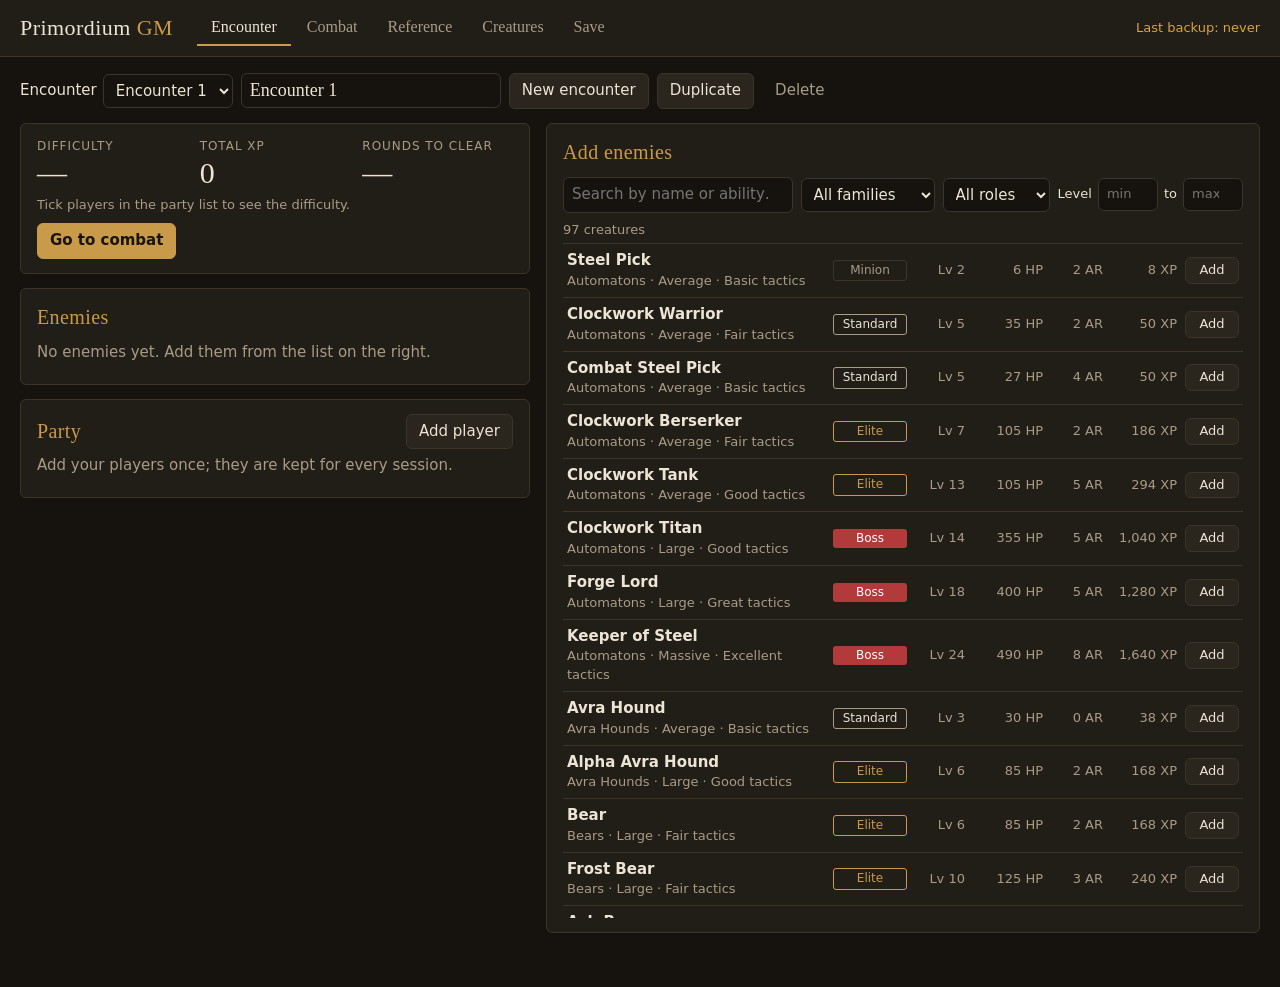
==== gm/index.html @ 85edfd81 "Combine the Tools" ====
<!doctype html>
<html lang="en">
<head>
  <meta charset="utf-8">
  <meta name="viewport" content="width=device-width, initial-scale=1">
  <title>Primordium GM</title>
  <link rel="stylesheet" href="css/style.css">
</head>
<body>
  <header class="topbar">
    <h1 class="brand">Primordium <span>GM</span></h1>
    <nav class="tabs" id="tabs">
      <button data-view="encounter" class="active">Encounter</button>
      <button data-view="combat">Combat</button>
      <button data-view="reference">Reference</button>
      <button data-view="creatures">Creatures</button>
      <button data-view="save">Save</button>
    </nav>
    <div class="save-status" id="save-status"></div>
  </header>

  <main>
    <section class="view active" id="view-encounter"></section>
    <section class="view" id="view-combat"></section>
    <section class="view" id="view-reference"></section>
    <section class="view" id="view-creatures"></section>
    <section class="view" id="view-save"></section>
  </main>

  <!-- Game data -->
  <script src="data/npc-data.js"></script>
  <script src="../shared/primordium-data.js"></script>
  <script src="data/scaling-data.js"></script>
  <script src="data/docs-data.js"></script>
  <!-- App -->
  <script src="js/rules.js"></script>
  <script src="js/store.js"></script>
  <script src="js/data.js"></script>
  <script src="js/combat-engine.js"></script>
  <script src="js/ui.js"></script>
  <script src="js/app.js"></script>
  <script src="js/grid.js"></script>
  <script src="js/save-view.js"></script>
  <script src="js/encounter.js"></script>
  <script src="js/combat-view.js"></script>
  <script src="js/markdown.js"></script>
  <script src="js/reference.js"></script>
  <script src="js/creatures.js"></script>
</body>
</html>
---- gm/css/style.css ----
/* Primordium GM: dark, readable, rulebook-flavored. */
:root {
  --bg: #16130f;
  --panel: #211d17;
  --panel-2: #2a251d;
  --line: #3b342a;
  --text: #ece4d4;
  --muted: #a89c87;
  --accent: #c99a4a;
  --accent-ink: #1a1408;
  --good: #7fb27a;
  --warn: #d9a441;
  --bad: #d4664f;
  --deadly: #b33a3a;
  --serif: "Times New Roman", Georgia, "Book Antiqua", serif;
  --sans: "Segoe UI", system-ui, -apple-system, sans-serif;
  --radius: 6px;
}

* { box-sizing: border-box; }
[hidden] { display: none !important; }
html, body { margin: 0; }
body {
  background: var(--bg);
  color: var(--text);
  font: 15px/1.45 var(--sans);
}
h1, h2, h3 { font-family: var(--serif); font-weight: normal; letter-spacing: .02em; margin: 0 0 .5em; }
h1 { font-size: 28px; }
h2 { font-size: 20px; color: var(--accent); }
p { margin: .4em 0; }
ul { margin: .4em 0; padding-left: 1.2em; }
.muted { color: var(--muted); }
.small { font-size: 13px; }
.bad { color: var(--bad); }
.error { background: #3a1d17; border: 1px solid var(--bad); padding: 8px 12px; border-radius: var(--radius); }
.placeholder { color: var(--muted); font-family: var(--serif); font-size: 18px; text-align: center; margin-top: 15vh; }

/* ---- Top bar ---- */
.topbar {
  display: flex; align-items: center; gap: 24px;
  padding: 10px 20px;
  background: var(--panel);
  border-bottom: 1px solid var(--line);
  position: sticky; top: 0; z-index: 10;
}
.brand { font-size: 22px; margin: 0; white-space: nowrap; }
.brand span { color: var(--accent); }
.tabs { display: flex; gap: 2px; flex: 1; overflow-x: auto; }
.tabs button {
  background: none; border: none; border-bottom: 2px solid transparent; border-radius: 0;
  color: var(--muted); font: 16px var(--serif); padding: 8px 14px;
}
.tabs button:hover { color: var(--text); background: none; }
.tabs button.active { color: var(--text); border-bottom-color: var(--accent); }
.save-status { font-size: 13px; color: var(--muted); cursor: pointer; white-space: nowrap; }
.save-status.warn { color: var(--warn); }

main { padding: 16px 20px 40px; }
.view { display: none; }
.view.active { display: block; }

/* ---- Controls ---- */
button {
  font: inherit; color: var(--text);
  background: var(--panel-2); border: 1px solid var(--line); border-radius: var(--radius);
  padding: 6px 12px; cursor: pointer;
}
button:hover { border-color: var(--accent); }
button.primary { background: var(--accent); color: var(--accent-ink); border-color: var(--accent); font-weight: 600; }
button.primary:hover { filter: brightness(1.1); }
button.ghost { background: none; border-color: transparent; color: var(--muted); }
button.ghost:hover { color: var(--text); border-color: var(--line); }
button.danger:hover { color: var(--bad); border-color: var(--bad); }
button.icon { width: 30px; padding: 4px 0; text-align: center; }
input, select, textarea {
  font: inherit; color: var(--text);
  background: var(--bg); border: 1px solid var(--line); border-radius: var(--radius);
  padding: 6px 8px;
}
input:focus, select:focus, button:focus-visible { outline: 2px solid var(--accent); outline-offset: 1px; }
input[type=number] { width: 70px; }
.row { display: flex; gap: 8px; flex-wrap: wrap; align-items: center; margin-top: 8px; }
label.inline { display: inline-flex; align-items: center; gap: 6px; }
label.check { display: inline-flex; align-items: center; gap: 8px; cursor: pointer; }
label.check input { width: 16px; height: 16px; accent-color: var(--accent); }

.card {
  background: var(--panel); border: 1px solid var(--line); border-radius: var(--radius);
  padding: 14px 16px; margin-bottom: 14px;
}
.card-head { display: flex; justify-content: space-between; align-items: center; }
.card-head h2 { margin: 0; }
.page-narrow { max-width: 720px; }

.tag {
  font-size: 11px; text-transform: uppercase; letter-spacing: .05em;
  border: 1px solid var(--accent); color: var(--accent); border-radius: 3px; padding: 0 4px; margin-left: 6px;
}

/* ---- Encounter ---- */
.enc-bar { display: flex; gap: 8px; align-items: center; flex-wrap: wrap; margin-bottom: 14px; }
.name-input { font: 18px var(--serif); min-width: 260px; }
.enc-layout { display: grid; grid-template-columns: minmax(380px, 5fr) 7fr; gap: 16px; align-items: start; }
.enc-right { position: sticky; top: 70px; max-height: calc(100vh - 90px); display: flex; flex-direction: column; }

.stat-row { display: grid; grid-template-columns: repeat(3, 1fr); gap: 12px; }
.big-stat { display: flex; flex-direction: column; }
.big-stat .label { font-size: 12px; text-transform: uppercase; letter-spacing: .08em; color: var(--muted); }
.big-stat .value { font: 30px var(--serif); line-height: 1.2; }
.big-stat .sub { font-size: 13px; color: var(--muted); }
.band-easy { color: var(--good); }
.band-standard { color: var(--text); }
.band-hard { color: var(--warn); }
.band-deadly { color: var(--bad); }
.notes { font-size: 12px; color: var(--muted); margin-top: 8px; }

.enemy-row, .player-row {
  display: flex; align-items: center; gap: 10px; justify-content: space-between;
  padding: 6px 0; border-top: 1px solid var(--line);
}
.player-row .muted { flex: 1; }
.qty { display: flex; gap: 4px; align-items: center; }
.qty-input { width: 56px; text-align: center; }

.player-form {
  display: grid; grid-template-columns: repeat(6, 1fr); gap: 8px;
  background: var(--panel-2); padding: 12px; border-radius: var(--radius); margin: 8px 0;
}
.player-form .wide { grid-column: 1 / -1; }
.field { display: flex; flex-direction: column; font-size: 12px; color: var(--muted); gap: 2px; }
.field input { width: 100%; }

.filters { display: flex; gap: 8px; flex-wrap: wrap; align-items: center; margin-bottom: 8px; }
.filters .search { flex: 1; min-width: 200px; }
.filters .lvl { width: 60px; }
.picker-list { overflow-y: auto; flex: 1; margin: 0 -16px; padding: 0 16px; }
.picker-count { margin-bottom: 4px; }
.picker-item { border-top: 1px solid var(--line); }
.picker-main {
  display: grid; grid-template-columns: 1fr 74px 50px 70px 52px 66px 54px; gap: 8px; align-items: center;
  padding: 6px 4px; cursor: pointer;
}
.picker-main:hover { background: var(--panel-2); }
.picker-main .cell { font-size: 13px; color: var(--muted); text-align: right; }
.picker-main .add { padding: 3px 8px; font-size: 13px; }
.picker-detail { padding: 4px 8px 10px; background: var(--panel-2); border-radius: var(--radius); margin-bottom: 6px; }
.abilities { list-style: none; padding: 0; font-size: 13px; }
.abilities li { margin: 4px 0; }

.role { font-size: 12px; text-align: center; border-radius: 3px; padding: 1px 4px; }
.role-minion { color: var(--muted); border: 1px solid var(--line); }
.role-standard { color: var(--text); border: 1px solid var(--muted); }
.role-elite { color: var(--accent); border: 1px solid var(--accent); }
.role-boss { background: var(--deadly); color: #fff; }

.rarity { font-size: 11px; text-transform: uppercase; letter-spacing: .04em; padding: 0 4px; border-radius: 3px; border: 1px solid currentColor; }
.rarity-basic { color: #a89c87; }
.rarity-common { color: #d8d0c0; }
.rarity-uncommon { color: #7fb27a; }
.rarity-rare { color: #6fa3d8; }
.rarity-epic { color: #b28ad8; }
.rarity-legendary { color: #e0a040; }
.rarity-mythic { color: #e0604f; }

/* ---- Combat ---- */
#view-combat.active { display: flex; flex-direction: column; height: calc(100vh - 62px - 56px); }
.combat-bar { display: flex; align-items: center; gap: 8px; flex-wrap: wrap; margin-bottom: 10px; }
.combat-bar .spacer { flex: 1; }
.combat-bar button.on { background: var(--accent); color: var(--accent-ink); }
.phase-label { font: 22px var(--serif); }
.combat-layout { display: grid; grid-template-columns: 250px minmax(0, 1fr) 360px; gap: 12px; flex: 1; min-height: 0; }
.combat-left, .combat-right { overflow-y: auto; min-height: 0; }
.combat-right { background: var(--panel); border: 1px solid var(--line); border-radius: var(--radius); padding: 12px 14px; }
.combat-center { min-width: 0; min-height: 0; display: flex; }
.card h3, .section h3 { font: 17px var(--serif); color: var(--accent); margin: 0 0 6px; }
summary h3 { display: inline; }
summary { cursor: pointer; }

.menu { position: relative; }
.menu > summary { list-style: none; background: var(--panel-2); border: 1px solid var(--line); border-radius: var(--radius); padding: 6px 12px; }
.menu > summary::-webkit-details-marker { display: none; }
.menu[open] > summary { border-color: var(--accent); }
.menu-body {
  position: absolute; right: 0; top: calc(100% + 4px); z-index: 20; width: 280px;
  background: var(--panel); border: 1px solid var(--line); border-radius: var(--radius); padding: 12px;
  display: flex; flex-direction: column; gap: 8px; box-shadow: 0 8px 24px rgba(0,0,0,.5);
}
.menu-body select { width: 100%; }
.menu-grid { display: grid; grid-template-columns: 1fr 1fr; gap: 8px; }

/* Grid */
.board-wrap { flex: 1; overflow: auto; background: #0f0d0a; border: 1px solid var(--line); border-radius: var(--radius); padding: 12px; }
.board { position: relative; user-select: none; touch-action: none; background: #1d1a15; }
.board.ruler-mode { cursor: crosshair; }
.board-image { position: absolute; inset: 0; width: 100%; height: 100%; object-fit: fill; pointer-events: none; }
.board-lines {
  position: absolute; inset: 0; pointer-events: none;
  background-image:
    linear-gradient(to right, rgba(236,228,212,.7) 1px, transparent 1px),
    linear-gradient(to bottom, rgba(236,228,212,.7) 1px, transparent 1px);
  background-size: var(--cell) var(--cell);
  border-right: 1px solid rgba(236,228,212,.7); border-bottom: 1px solid rgba(236,228,212,.7);
}
.board-overlay { position: absolute; inset: 0; pointer-events: none; }
.board-tokens { position: absolute; inset: 0; }
.token {
  position: absolute; display: flex; align-items: center; justify-content: center; flex-direction: column;
  border-radius: 50%; border: 2px solid rgba(0,0,0,.6); cursor: grab; padding: 2px;
  box-shadow: 0 2px 6px rgba(0,0,0,.6); transition: box-shadow .1s;
  font-weight: 700; color: #fff; text-shadow: 0 1px 2px #000; overflow: hidden;
}
.token.big { border-radius: 12px; }
.token.player { background: radial-gradient(circle at 35% 30%, #6f9fd8, #2c4f7c); }
.token.enemy { background: radial-gradient(circle at 35% 30%, #d0705a, #7a2b20); }
.token.selected { box-shadow: 0 0 0 3px #fff, 0 2px 8px rgba(0,0,0,.7); }
.token.active { box-shadow: 0 0 0 3px var(--accent), 0 0 14px 4px rgba(201,154,74,.7); }
.token.selected.active { box-shadow: 0 0 0 3px #fff, 0 0 0 6px var(--accent), 0 0 14px 4px rgba(201,154,74,.7); }
.token.downed { filter: grayscale(.8); border-style: dashed; border-color: var(--bad); }
.token.dead { filter: grayscale(1) brightness(.5); opacity: .7; }
.token.dragging { cursor: grabbing; z-index: 5; opacity: .9; }
.token-label { line-height: 1; letter-spacing: .02em; }
.token-hp { position: absolute; left: 12%; right: 12%; bottom: 8%; height: 4px; background: rgba(0,0,0,.6); border-radius: 2px; overflow: hidden; }
.token-hp span { display: block; height: 100%; background: var(--good); }
.board-tip {
  position: absolute; z-index: 6; pointer-events: none; background: rgba(0,0,0,.85); color: #fff;
  font-size: 13px; padding: 2px 8px; border-radius: 4px; white-space: nowrap;
}
.board-tip.warn { color: var(--warn); }

/* Turn order */
.turn-row {
  display: grid; grid-template-columns: 30px 1fr 56px 34px; align-items: center; gap: 6px;
  padding: 5px 6px; border-radius: 4px; cursor: pointer; border-left: 3px solid transparent;
}
.turn-row:hover { background: var(--panel-2); }
.turn-row.player { border-left-color: #4f7fb8; }
.turn-row.enemy { border-left-color: #a8483a; }
.turn-row.selected { background: var(--panel-2); }
.turn-row.active { background: rgba(201,154,74,.18); outline: 1px solid var(--accent); }
.turn-row.out { opacity: .45; }
.turn-row .init { font: 16px var(--serif); text-align: center; color: var(--muted); }
.turn-name { font-size: 14px; display: flex; flex-wrap: wrap; gap: 4px; align-items: center; }
.badge { font-size: 10px; border: 1px solid var(--line); border-radius: 3px; padding: 0 4px; color: var(--muted); }
.badge.bad { color: var(--bad); border-color: var(--bad); }
.order-btns { display: flex; flex-direction: column; }
button.tiny { width: 22px; padding: 0; font-size: 10px; line-height: 14px; }
.hp-mini { display: flex; flex-direction: column; font-size: 12px; text-align: right; }
.hp-mini-bar, .hp-bar { display: block; height: 4px; background: var(--bg); border-radius: 2px; overflow: hidden; }
.hp-mini-bar span, .hp-bar span { display: block; height: 100%; background: var(--good); }
.hp-mini-bar span.low, .hp-bar span.low { background: var(--bad); }
.report { border-color: var(--accent); }
.report ul { padding-left: 1.1em; }
.log ol { padding-left: 1.2em; max-height: 260px; overflow-y: auto; }
.init-row { display: grid; grid-template-columns: 1fr 64px auto; gap: 6px; align-items: center; margin: 4px 0; }
.init-row strong { text-align: center; }
button.small { font-size: 12px; padding: 2px 8px; }

/* Detail panel */
.detail-head { display: flex; justify-content: space-between; align-items: flex-start; gap: 8px; margin-bottom: 6px; }
.detail-head h2 { margin: 0; color: var(--text); font-size: 24px; }
.tag.big { font-size: 12px; padding: 2px 6px; white-space: nowrap; }
.section { border-top: 1px solid var(--line); padding: 10px 0; }
.section .card-head { margin-bottom: 6px; }
.section .card-head h3 { margin: 0; }
.hp-big { font: 34px var(--serif); line-height: 1.1; }
.hp-big .muted { font-size: 18px; }
.hp-bar { height: 6px; margin: 4px 0 6px; }
.amount { width: 130px; }
.row.small { font-size: 13px; gap: 10px; }
.row.tight { margin-top: 0; gap: 4px; }
.row.tight input:not(.tiny-num) { flex: 1; min-width: 0; }
.status { margin-top: 8px; padding: 8px 10px; border: 1px solid var(--bad); border-radius: var(--radius); background: rgba(212,102,79,.08); }
.status p { margin: 4px 0; }
.reminder { background: rgba(217,164,65,.12); border: 1px solid var(--warn); border-radius: var(--radius); padding: 6px 10px; font-size: 13px; }
.attack.live { background: rgba(201,154,74,.08); margin: 0 -14px; padding: 10px 14px; border-top-color: var(--accent); }
.ability-list { display: flex; flex-direction: column; gap: 3px; margin: 6px 0; }
.ability-btn { display: grid; grid-template-columns: 86px 1fr auto; gap: 8px; align-items: center; text-align: left; padding: 5px 8px; }
.ability-btn .rarity { justify-self: start; }
.ability-btn.on { border-color: var(--accent); background: rgba(201,154,74,.2); }
.ability-btn:disabled { opacity: .45; cursor: not-allowed; }
.ability-btn:disabled:hover { border-color: var(--line); }
.ability-text { background: var(--panel-2); border-radius: var(--radius); padding: 6px 10px; }
.chips .dist { color: inherit; opacity: .7; font-size: 11px; }
.roll-line { display: flex; align-items: center; gap: 6px; margin: 8px 0; flex-wrap: wrap; }
.strike { font: 20px var(--serif); background: var(--panel-2); border: 1px solid var(--accent); border-radius: var(--radius); padding: 0 10px; cursor: help; }
.strike.miss { opacity: .5; text-decoration: line-through; border-color: var(--line); }
.targets { display: flex; flex-direction: column; gap: 4px; margin: 6px 0; }
.target-row { display: grid; grid-template-columns: 1fr auto 52px 44px; gap: 6px; align-items: center; padding: 4px 6px; border-radius: 4px; background: var(--panel-2); font-size: 13px; }
select.small { font-size: 12px; padding: 3px 4px; }
.tiny-num { width: 50px; padding: 2px 4px; }
.preview { color: var(--accent); font-weight: 600; font-size: 13px; }
.stat-chips, .chips { display: flex; flex-wrap: wrap; gap: 4px; }
.chips { margin: 4px 0; }
.chip { font-size: 12px; background: var(--panel-2); border-radius: 4px; padding: 2px 6px; color: var(--muted); }
.chip strong { color: var(--text); }
.stack-row { display: grid; grid-template-columns: 1fr 24px 28px 24px auto; gap: 4px; align-items: center; font-size: 14px; margin: 3px 0; }
.stack-row strong { text-align: center; color: var(--accent); }
.stack-row .dmg { color: #e08a6a; }
.toggle { font-size: 12px; padding: 3px 8px; border-radius: 12px; color: var(--muted); border: 1px solid var(--line); background: var(--panel-2); }
.toggle.on { background: var(--accent); color: var(--accent-ink); border-color: var(--accent); }
.toggle.effect { display: inline-flex; align-items: center; gap: 2px; padding-right: 2px; }
.toggle.effect button { color: var(--accent-ink); }
.panel-foot { justify-content: flex-end; border-top: 1px solid var(--line); padding-top: 8px; }
.token.targeted { box-shadow: 0 0 0 3px var(--bad), 0 0 12px 3px rgba(212,102,79,.8); }
/* ---- Reference and Creatures ---- */
#view-reference.active, #view-creatures.active { display: flex; flex-direction: column; height: calc(100vh - 62px - 56px); }
.ref-nav { display: flex; gap: 6px; margin-bottom: 10px; }
.ref-nav button.toggle { font-size: 14px; padding: 5px 14px; }
.ref-layout { display: grid; grid-template-columns: 280px minmax(0, 1fr); gap: 14px; flex: 1; min-height: 0; }
.creatures-layout { grid-template-columns: 260px minmax(0, 1fr); }
.ref-list, .ref-detail { overflow-y: auto; min-height: 0; background: var(--panel); border: 1px solid var(--line); border-radius: var(--radius); padding: 12px; }
.ref-detail { padding: 16px 22px; }
.ref-list .search { width: 100%; margin-bottom: 8px; }
.ref-list select { flex: 1; min-width: 0; }
.list-group { font-size: 11px; text-transform: uppercase; letter-spacing: .08em; color: var(--accent); margin: 12px 0 4px; }
.list-item { padding: 4px 8px; border-radius: 4px; cursor: pointer; font-size: 14px; }
.list-item:hover { background: var(--panel-2); }
.list-item.on { background: rgba(201,154,74,.18); color: var(--text); }
.list-item.sub { font-size: 13px; color: var(--muted); padding-left: 16px; }
.list-item.sub.deep { padding-left: 28px; font-size: 12px; }
.tier { margin: 14px 0; }
.path { margin-top: 24px; border-top: 1px solid var(--line); padding-top: 12px; }
.entry-grid { display: grid; grid-template-columns: repeat(auto-fill, minmax(320px, 1fr)); gap: 10px; }
.entry { background: var(--panel-2); border: 1px solid var(--line); border-radius: var(--radius); padding: 8px 12px; margin-bottom: 8px; }
.entry-grid .entry { margin: 0; }
.entry-head { display: flex; gap: 8px; align-items: center; flex-wrap: wrap; }
.entry p { margin: 4px 0 0; }
.entry.flash { outline: 2px solid var(--accent); }
.statblock h1 { margin-bottom: 0; }
.sb-grid { display: flex; flex-wrap: wrap; gap: 8px; margin: 10px 0; }
.sb-stat { display: flex; flex-direction: column; background: var(--panel-2); border-radius: var(--radius); padding: 6px 12px; min-width: 70px; }
.sb-stat strong { font: 20px var(--serif); }
.sb-stats { display: flex; gap: 6px; margin: 8px 0; }
.sb-stats > div { display: flex; flex-direction: column; align-items: center; background: var(--panel-2); border-radius: var(--radius); padding: 4px 10px; }
.sb-abilities { margin: 12px 0; }
.race { max-width: 760px; }
.table-wrap { overflow-x: auto; margin: 8px 0 16px; }
table { border-collapse: collapse; font-size: 14px; }
th, td { border-bottom: 1px solid var(--line); padding: 5px 10px; text-align: left; vertical-align: top; }
th { color: var(--accent); font-weight: normal; font-family: var(--serif); font-size: 15px; }
.markdown { max-width: 860px; }
.markdown h2 { margin-top: 1.2em; color: var(--text); font-size: 26px; }
.markdown h3 { margin-top: 1.1em; font-size: 20px; }
.markdown pre { background: var(--bg); border: 1px solid var(--line); border-radius: var(--radius); padding: 10px 12px; overflow-x: auto; font-size: 13px; }
.markdown code { font-family: Consolas, monospace; font-size: 13px; }
.markdown li { margin: 3px 0; }

.editor-head { display: flex; justify-content: space-between; align-items: center; gap: 10px; flex-wrap: wrap; }
.editor-head h1 { margin: 0; }
.editor-grid { display: grid; grid-template-columns: minmax(0, 1fr) 320px; gap: 18px; margin-top: 12px; align-items: start; }
.editor-side { position: sticky; top: 0; }
.form-grid { display: grid; grid-template-columns: repeat(4, 1fr); gap: 8px 10px; margin: 8px 0; }
.form-grid .span2 { grid-column: span 2; }
.form-grid .span4, .field.wide { grid-column: 1 / -1; }
.form-grid.stats6 { grid-template-columns: repeat(6, 1fr); }
.form-grid.attack6 { grid-template-columns: repeat(6, 1fr); }
.field input, .field select, .field textarea { width: 100%; }
.field textarea { resize: vertical; }
.field > span { display: block; }
.ability-edit { background: var(--panel-2); border: 1px solid var(--line); border-radius: var(--radius); padding: 10px 12px; margin: 8px 0; }
.ability-edit .row .spacer { flex: 1; }
.preview.warn { color: var(--warn); }
.budget h3 { margin-top: 10px; }
.budget-table { width: 100%; font-size: 13px; }
.budget-table td { padding: 4px 6px; }
.warnings { border: 1px solid var(--warn); border-radius: var(--radius); padding: 6px 10px; margin-top: 10px; }
.warnings h3 { color: var(--warn); margin: 0; }
.good { color: var(--good); }

/* ---- Toasts ---- */
#toasts { position: fixed; bottom: 16px; right: 16px; display: flex; flex-direction: column; gap: 8px; z-index: 50; }
.toast { background: var(--panel-2); border: 1px solid var(--line); border-left: 4px solid var(--accent); padding: 8px 14px; border-radius: var(--radius); }
.toast.good { border-left-color: var(--good); }
.toast.bad { border-left-color: var(--bad); }

@media (max-width: 1000px) {
  .enc-layout { grid-template-columns: 1fr; }
  .enc-right { position: static; max-height: none; }
}
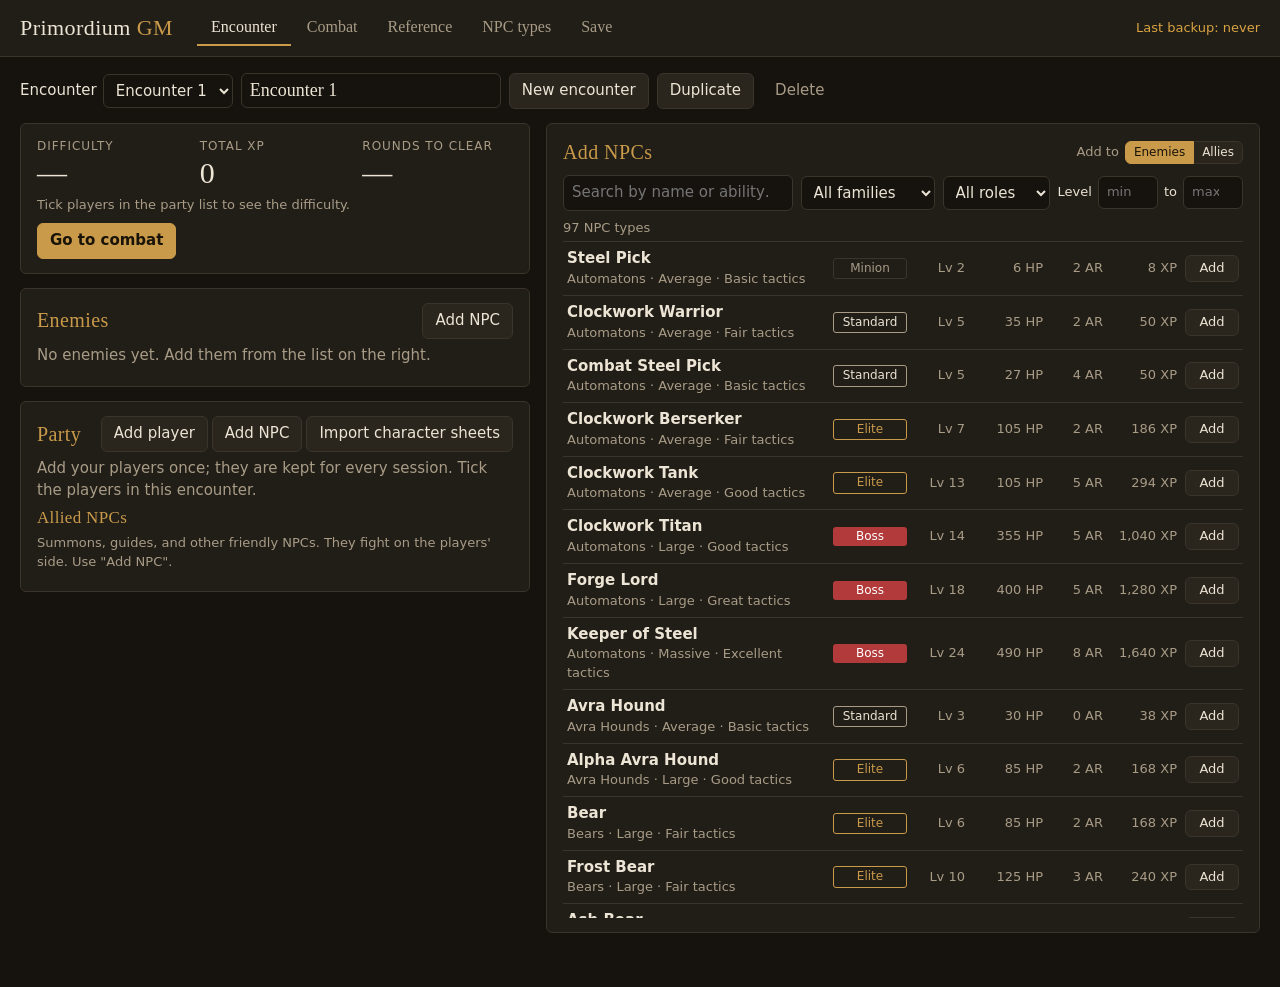
==== commit 6bd4e0f7: "Updated GM features" ====
--- a/gm/index.html
+++ b/gm/index.html
@@ -13,7 +13,7 @@
       <button data-view="encounter" class="active">Encounter</button>
       <button data-view="combat">Combat</button>
       <button data-view="reference">Reference</button>
-      <button data-view="creatures">Creatures</button>
+      <button data-view="creatures">NPC types</button>
       <button data-view="save">Save</button>
     </nav>
     <div class="save-status" id="save-status"></div>
@@ -30,6 +30,7 @@
   <!-- Game data -->
   <script src="data/npc-data.js"></script>
   <script src="../shared/primordium-data.js"></script>
+  <script src="../shared/character-rules.js"></script>
   <script src="data/scaling-data.js"></script>
   <script src="data/docs-data.js"></script>
   <!-- App -->
@@ -37,6 +38,7 @@
   <script src="js/store.js"></script>
   <script src="js/data.js"></script>
   <script src="js/combat-engine.js"></script>
+  <script src="js/skills.js"></script>
   <script src="js/ui.js"></script>
   <script src="js/app.js"></script>
   <script src="js/grid.js"></script>
--- a/gm/css/style.css
+++ b/gm/css/style.css
@@ -130,8 +130,30 @@
 .player-form .wide { grid-column: 1 / -1; }
 .field { display: flex; flex-direction: column; font-size: 12px; color: var(--muted); gap: 2px; }
 .field input { width: 100%; }
+.field input[type=range] { margin: 0; }
 
 .filters { display: flex; gap: 8px; flex-wrap: wrap; align-items: center; margin-bottom: 8px; }
+.picker-head { flex-wrap: wrap; gap: 8px; margin-bottom: 8px; }
+.picker-main .add.ally { border-color: #4f7fb8; color: #9cc0ea; }
+
+/* Two- or three-way switch: [Enemies][Allies] */
+.seg { display: inline-flex; align-items: center; gap: 0; }
+.seg > .muted { margin-right: 6px; }
+.seg button { border-radius: 0; margin-left: -1px; }
+.seg button:first-of-type { border-radius: var(--radius) 0 0 var(--radius); margin-left: 0; }
+.seg button:last-of-type { border-radius: 0 var(--radius) var(--radius) 0; }
+.seg button.on { background: var(--accent); color: var(--accent-ink); border-color: var(--accent); position: relative; }
+
+/* Party: bulk changes, allies, sheet import */
+.bulk-bar {
+  display: flex; flex-wrap: wrap; align-items: center; gap: 6px; margin-top: 8px;
+  padding: 6px 8px; background: var(--panel-2); border: 1px solid var(--line); border-radius: var(--radius);
+}
+.sub-head { margin-top: 14px; }
+.import-panel { background: var(--panel-2); border: 1px solid var(--line); border-radius: var(--radius); padding: 10px 12px; margin: 8px 0; }
+.import-row { display: flex; flex-wrap: wrap; align-items: center; gap: 8px; padding: 4px 0; border-top: 1px solid var(--line); }
+.import-row .muted { flex: 1; min-width: 180px; }
+.tag.good { color: var(--good); border-color: var(--good); }
 .filters .search { flex: 1; min-width: 200px; }
 .filters .lvl { width: 60px; }
 .picker-list { overflow-y: auto; flex: 1; margin: 0 -16px; padding: 0 16px; }
@@ -213,6 +235,7 @@
 .token.big { border-radius: 12px; }
 .token.player { background: radial-gradient(circle at 35% 30%, #6f9fd8, #2c4f7c); }
 .token.enemy { background: radial-gradient(circle at 35% 30%, #d0705a, #7a2b20); }
+.token.ally { background: radial-gradient(circle at 35% 30%, #6fc49a, #2a6b4c); }
 .token.selected { box-shadow: 0 0 0 3px #fff, 0 2px 8px rgba(0,0,0,.7); }
 .token.active { box-shadow: 0 0 0 3px var(--accent), 0 0 14px 4px rgba(201,154,74,.7); }
 .token.selected.active { box-shadow: 0 0 0 3px #fff, 0 0 0 6px var(--accent), 0 0 14px 4px rgba(201,154,74,.7); }
@@ -236,6 +259,7 @@
 .turn-row:hover { background: var(--panel-2); }
 .turn-row.player { border-left-color: #4f7fb8; }
 .turn-row.enemy { border-left-color: #a8483a; }
+.turn-row.ally { border-left-color: #3f9a6e; }
 .turn-row.selected { background: var(--panel-2); }
 .turn-row.active { background: rgba(201,154,74,.18); outline: 1px solid var(--accent); }
 .turn-row.out { opacity: .45; }
@@ -277,6 +301,10 @@
 .ability-list { display: flex; flex-direction: column; gap: 3px; margin: 6px 0; }
 .ability-btn { display: grid; grid-template-columns: 86px 1fr auto; gap: 8px; align-items: center; text-align: left; padding: 5px 8px; }
 .ability-btn .rarity { justify-self: start; }
+.type-tag { margin-left: 6px; font-size: 10px; text-transform: uppercase; letter-spacing: .05em; color: var(--muted); border: 1px solid var(--line); border-radius: 3px; padding: 0 3px; }
+.skill-setup { display: flex; flex-wrap: wrap; align-items: center; gap: 6px; margin: 4px 0 6px; }
+.skill-setup select { max-width: 100%; }
+.skill-defaults { margin-top: 10px; }
 .ability-btn.on { border-color: var(--accent); background: rgba(201,154,74,.2); }
 .ability-btn:disabled { opacity: .45; cursor: not-allowed; }
 .ability-btn:disabled:hover { border-color: var(--line); }
@@ -286,9 +314,11 @@
 .strike { font: 20px var(--serif); background: var(--panel-2); border: 1px solid var(--accent); border-radius: var(--radius); padding: 0 10px; cursor: help; }
 .strike.miss { opacity: .5; text-decoration: line-through; border-color: var(--line); }
 .targets { display: flex; flex-direction: column; gap: 4px; margin: 6px 0; }
-.target-row { display: grid; grid-template-columns: 1fr auto 52px 44px; gap: 6px; align-items: center; padding: 4px 6px; border-radius: 4px; background: var(--panel-2); font-size: 13px; }
+.target-row { display: grid; grid-template-columns: minmax(0, 1fr) auto 52px 44px; gap: 6px; align-items: center; padding: 4px 6px; border-radius: 4px; background: var(--panel-2); font-size: 13px; }
+.target-row > strong { overflow: hidden; text-overflow: ellipsis; white-space: nowrap; }
+.target-row input.tiny-num { width: 100%; }
 select.small { font-size: 12px; padding: 3px 4px; }
-.tiny-num { width: 50px; padding: 2px 4px; }
+input.tiny-num { width: 50px; padding: 2px 4px; }   /* input. beats the 70px input[type=number] rule */
 .preview { color: var(--accent); font-weight: 600; font-size: 13px; }
 .stat-chips, .chips { display: flex; flex-wrap: wrap; gap: 4px; }
 .chips { margin: 4px 0; }
